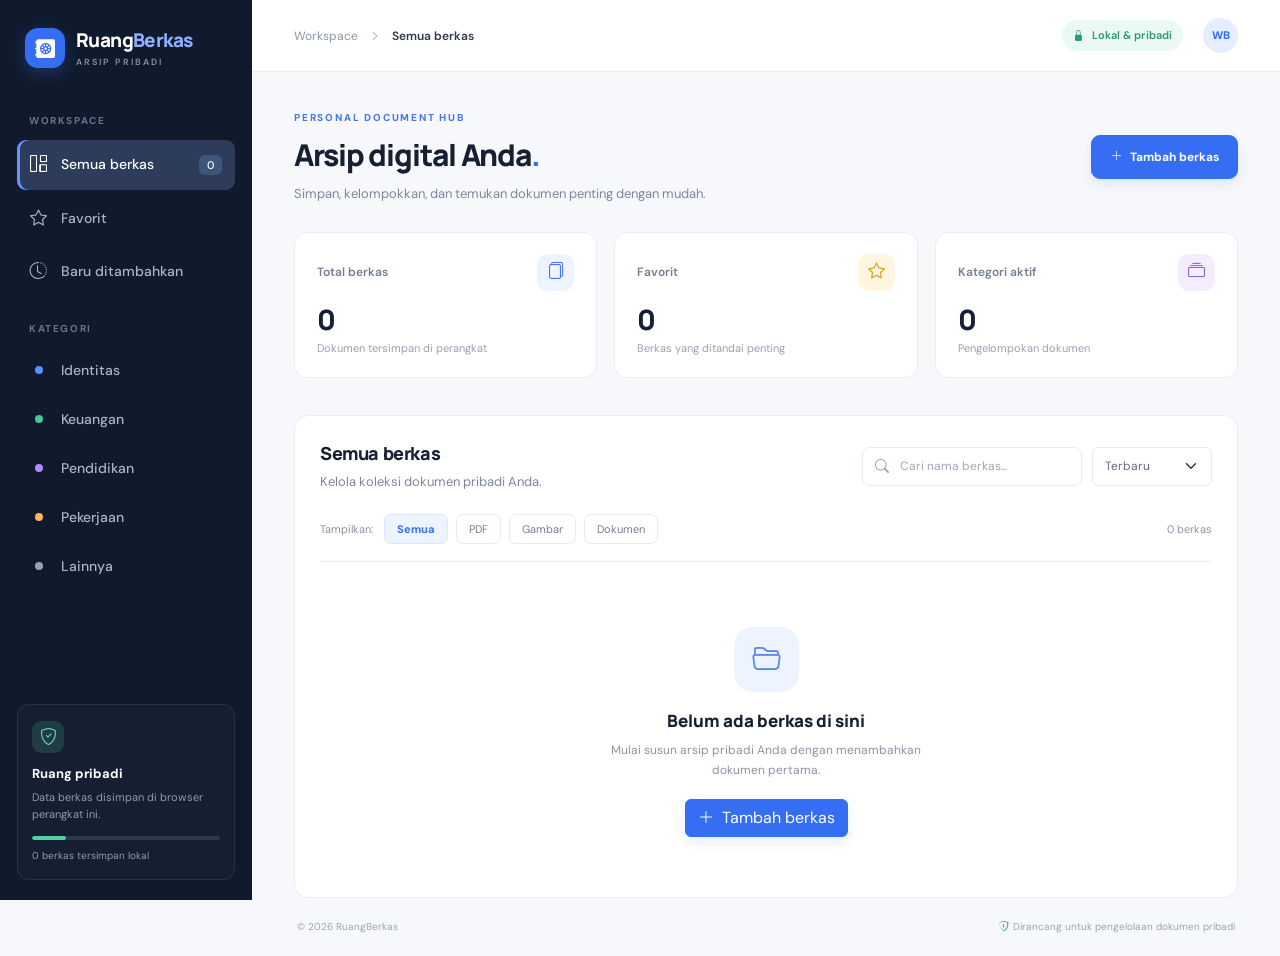
==== index.html @ 3ed85d5b "Add files via upload" ====
<!doctype html>
<html lang="id">
<head>
  <meta charset="utf-8"><meta name="viewport" content="width=device-width, initial-scale=1">
  <meta name="theme-color" content="#101828"><title>RuangBerkas — Arsip Pribadi</title>
  <link href="https://cdn.jsdelivr.net/npm/bootstrap@5.3.3/dist/css/bootstrap.min.css" rel="stylesheet">
  <link href="https://cdn.jsdelivr.net/npm/bootstrap-icons@1.11.3/font/bootstrap-icons.min.css" rel="stylesheet">
  <link href="assets/style.css" rel="stylesheet">
</head>
<body>
<div class="app-shell">
  <aside class="sidebar" id="sidebar">
    <a class="brand" href="#"><span class="brand-icon"><i class="bi bi-safe2-fill"></i></span><span>Ruang<span class="brand-light">Berkas</span><small>ARSIP PRIBADI</small></span></a>
    <div class="sidebar-label">WORKSPACE</div>
    <nav class="nav flex-column gap-1" aria-label="Navigasi utama">
      <button class="nav-link active" data-filter="all"><i class="bi bi-grid-1x2"></i> Semua berkas <span class="nav-count" id="allCount">0</span></button>
      <button class="nav-link" data-filter="favorite"><i class="bi bi-star"></i> Favorit</button>
      <button class="nav-link" data-filter="recent"><i class="bi bi-clock-history"></i> Baru ditambahkan</button>
    </nav>
    <div class="sidebar-label mt-4">KATEGORI</div>
    <nav class="nav flex-column gap-1" aria-label="Kategori berkas">
      <button class="nav-link" data-filter="Identitas"><span class="category-dot dot-blue"></span> Identitas</button>
      <button class="nav-link" data-filter="Keuangan"><span class="category-dot dot-green"></span> Keuangan</button>
      <button class="nav-link" data-filter="Pendidikan"><span class="category-dot dot-purple"></span> Pendidikan</button>
      <button class="nav-link" data-filter="Pekerjaan"><span class="category-dot dot-orange"></span> Pekerjaan</button>
      <button class="nav-link" data-filter="Lainnya"><span class="category-dot dot-gray"></span> Lainnya</button>
    </nav>
    <div class="sidebar-bottom"><div class="storage-icon"><i class="bi bi-shield-check"></i></div><div class="storage-title">Ruang pribadi</div><p>Data berkas disimpan di browser perangkat ini.</p><div class="storage-track"><span></span></div><small id="storageLabel">Penyimpanan lokal</small></div>
  </aside>
  <main class="main-area">
    <header class="topbar"><button class="btn btn-light sidebar-toggle" id="sidebarToggle" aria-label="Buka navigasi"><i class="bi bi-list"></i></button><div class="breadcrumb-text">Workspace <i class="bi bi-chevron-right"></i> <strong>Semua berkas</strong></div><div class="topbar-right"><span class="secure-pill"><i class="bi bi-lock-fill"></i> Lokal & pribadi</span><div class="avatar">WB</div></div></header>
    <div class="content-wrap">
      <section class="welcome-row"><div><div class="eyebrow">PERSONAL DOCUMENT HUB</div><h1>Arsip digital Anda<span class="title-dot">.</span></h1><p class="muted">Simpan, kelompokkan, dan temukan dokumen penting dengan mudah.</p></div><button class="btn btn-primary upload-main" id="openUpload"><i class="bi bi-plus-lg me-2"></i>Tambah berkas</button></section>
      <section class="stats-grid" aria-label="Ringkasan arsip">
        <article class="stat-card"><div class="stat-top"><span>Total berkas</span><span class="stat-icon icon-blue"><i class="bi bi-files"></i></span></div><div class="stat-number" id="statTotal">0</div><div class="stat-foot">Dokumen tersimpan di perangkat</div></article>
        <article class="stat-card"><div class="stat-top"><span>Favorit</span><span class="stat-icon icon-yellow"><i class="bi bi-star"></i></span></div><div class="stat-number" id="statFav">0</div><div class="stat-foot">Berkas yang ditandai penting</div></article>
        <article class="stat-card"><div class="stat-top"><span>Kategori aktif</span><span class="stat-icon icon-purple"><i class="bi bi-collection"></i></span></div><div class="stat-number" id="statCats">0</div><div class="stat-foot">Pengelompokan dokumen</div></article>
      </section>
      <section class="files-section">
        <div class="files-heading"><div><h2 id="sectionTitle">Semua berkas</h2><p class="muted mb-0">Kelola koleksi dokumen pribadi Anda.</p></div><div class="view-controls"><div class="search-box"><i class="bi bi-search"></i><input id="searchInput" type="search" placeholder="Cari nama berkas..." aria-label="Cari berkas"></div><select id="sortSelect" class="form-select sort-select" aria-label="Urutkan berkas"><option value="newest">Terbaru</option><option value="oldest">Terlama</option><option value="name">Nama A–Z</option><option value="size">Ukuran</option></select></div></div>
        <div class="filter-row"><span class="filter-label">Tampilkan:</span><button class="filter-chip active" data-chip="all">Semua</button><button class="filter-chip" data-chip="PDF">PDF</button><button class="filter-chip" data-chip="Gambar">Gambar</button><button class="filter-chip" data-chip="Dokumen">Dokumen</button><span class="results-count ms-auto" id="resultsCount">0 berkas</span></div>
        <div class="file-grid" id="fileGrid"></div>
        <div class="empty-state d-none" id="emptyState"><div class="empty-illustration"><i class="bi bi-folder2-open"></i></div><h3>Belum ada berkas di sini</h3><p>Mulai susun arsip pribadi Anda dengan menambahkan dokumen pertama.</p><button class="btn btn-primary" id="emptyUpload"><i class="bi bi-plus-lg me-2"></i>Tambah berkas</button></div>
      </section>
      <footer class="page-footer"><span>© 2026 RuangBerkas</span><span><i class="bi bi-shield-lock me-1"></i>Dirancang untuk pengelolaan dokumen pribadi</span></footer>
    </div>
  </main>
</div>

<div class="modal fade" id="uploadModal" tabindex="-1" aria-labelledby="uploadTitle" aria-hidden="true"><div class="modal-dialog modal-dialog-centered"><div class="modal-content upload-modal"><div class="modal-header"><div><div class="eyebrow">ARSIP BARU</div><h2 class="modal-title" id="uploadTitle">Tambah berkas</h2></div><button type="button" class="btn-close" data-bs-dismiss="modal" aria-label="Tutup"></button></div><form id="uploadForm"><div class="modal-body"><label class="drop-zone" for="fileInput" id="dropZone"><input id="fileInput" type="file" multiple hidden><span class="drop-icon"><i class="bi bi-cloud-arrow-up"></i></span><strong>Pilih berkas untuk diarsipkan</strong><span>PDF, dokumen, gambar, dan format umum lainnya</span><span class="btn btn-outline-primary btn-sm mt-2">Pilih dari perangkat</span></label><div id="selectedFiles" class="selected-files"></div><div class="mt-4"><label for="categorySelect" class="form-label">Kategori</label><select class="form-select" id="categorySelect"><option>Identitas</option><option>Keuangan</option><option>Pendidikan</option><option>Pekerjaan</option><option selected>Lainnya</option></select></div><div class="form-text mt-3"><i class="bi bi-info-circle me-1"></i>Berkas disimpan di penyimpanan browser perangkat ini, bukan di server cloud.</div></div><div class="modal-footer"><button type="button" class="btn btn-light" data-bs-dismiss="modal">Batal</button><button class="btn btn-primary" type="submit" id="saveFilesBtn"><i class="bi bi-check2 me-1"></i>Simpan ke arsip</button></div></form></div></div></div>
<div class="toast-container position-fixed bottom-0 end-0 p-3"><div id="appToast" class="toast border-0" role="status" aria-live="polite" aria-atomic="true"><div class="d-flex"><div class="toast-body" id="toastMessage">Berkas berhasil disimpan.</div><button type="button" class="btn-close me-2 m-auto" data-bs-dismiss="toast" aria-label="Tutup"></button></div></div></div>
<script src="https://cdn.jsdelivr.net/npm/bootstrap@5.3.3/dist/js/bootstrap.bundle.min.js"></script><script src="assets/app.js"></script>
</body></html>
---- assets/style.css ----
@import url('https://fonts.googleapis.com/css2?family=DM+Sans:wght@400;500;600;700&family=Manrope:wght@400;500;600;700;800&display=swap');
:root{--ink:#172033;--muted:#7d8799;--line:#e9edf3;--blue:#356df3;--sidebar:#111a2d;--bg:#f7f8fb}*{box-sizing:border-box}body{margin:0;background:var(--bg);color:var(--ink);font-family:'DM Sans',sans-serif;font-size:14px}.app-shell{min-height:100vh}.sidebar{position:fixed;inset:0 auto 0 0;width:252px;background:var(--sidebar);padding:27px 17px 20px;color:#fff;display:flex;flex-direction:column;z-index:1030}.brand{display:flex;align-items:center;gap:11px;text-decoration:none;color:#fff;font:800 19px Manrope,sans-serif;letter-spacing:-.6px;margin:0 8px 45px}.brand-icon{width:40px;height:40px;border-radius:13px;display:grid;place-items:center;background:#356df3;font-size:20px;box-shadow:0 5px 16px #356df34d}.brand-light{color:#8eafff}.brand small{display:block;font:600 9px 'DM Sans',sans-serif;letter-spacing:2px;color:#8490a7;margin-top:3px}.sidebar-label{font-size:10px;font-weight:700;letter-spacing:1.6px;color:#68748d;margin:0 12px 12px}.sidebar .nav-link{border:0;background:transparent;color:#aab4c7;display:flex;align-items:center;gap:13px;padding:12px 13px;border-radius:9px;text-align:left;font-weight:500;width:100%;transition:.2s}.sidebar .nav-link i{font-size:17px;width:18px}.sidebar .nav-link:hover{background:#ffffff0b;color:white}.sidebar .nav-link.active{background:#2d3c5a;color:#fff;box-shadow:inset 3px 0 #6991ff}.nav-count{margin-left:auto;background:#40557a;padding:2px 8px;border-radius:6px;font-size:11px}.category-dot{width:8px;height:8px;border-radius:50%;margin:0 5px}.dot-blue{background:#5b91ff}.dot-green{background:#49c79c}.dot-purple{background:#b08bff}.dot-orange{background:#ffb35c}.dot-gray{background:#98a2b3}.sidebar-bottom{margin-top:auto;border:1px solid #ffffff14;border-radius:12px;padding:16px 14px;background:#ffffff06}.storage-icon{height:32px;width:32px;display:grid;place-items:center;border-radius:9px;background:#203b42;color:#5fe0b4;font-size:17px;margin-bottom:11px}.storage-title{font-weight:700;font-size:13px}.sidebar-bottom p{font-size:11px;color:#8e9ab0;line-height:1.6;margin:5px 0 12px}.storage-track{height:4px;background:#2b3850;border-radius:9px;overflow:hidden}.storage-track span{display:block;width:18%;height:100%;background:#50d2a3;border-radius:9px}.sidebar-bottom small{font-size:10px;color:#8e9ab0;display:block;margin-top:8px}.main-area{margin-left:252px;min-height:100vh}.topbar{height:72px;background:#fff;border-bottom:1px solid var(--line);display:flex;align-items:center;justify-content:space-between;padding:0 42px}.breadcrumb-text{color:#8b95a7;font-size:12px}.breadcrumb-text i{font-size:10px;margin:0 9px}.breadcrumb-text strong{color:#303a4f;font-weight:600}.topbar-right{display:flex;align-items:center;gap:20px}.secure-pill{font-size:11px;color:#299b76;background:#eaf9f3;border-radius:30px;padding:7px 11px;font-weight:600}.secure-pill i{margin-right:5px}.avatar{height:35px;width:35px;border-radius:50%;display:grid;place-items:center;background:#e5edff;color:#356df3;font-size:11px;font-weight:800}.sidebar-toggle{display:none}.content-wrap{max-width:1450px;padding:38px 42px 22px;margin:auto}.welcome-row{display:flex;align-items:center;justify-content:space-between;gap:20px;margin-bottom:28px}.eyebrow{font-size:10px;font-weight:800;letter-spacing:1.8px;color:#4778e9;margin-bottom:9px}.welcome-row h1{font:800 30px Manrope,sans-serif;letter-spacing:-1.1px;margin:0 0 9px}.title-dot{color:var(--blue)}.muted{color:var(--muted);font-size:13px}.welcome-row p{margin:0}.btn-primary{background:var(--blue);border-color:var(--blue);box-shadow:0 5px 12px #356df322}.btn-primary:hover{background:#285ad4;border-color:#285ad4}.upload-main{padding:12px 18px;border-radius:9px;font-size:12px;font-weight:700}.stats-grid{display:grid;grid-template-columns:repeat(3,minmax(0,1fr));gap:17px;margin-bottom:37px}.stat-card{padding:21px 22px;background:#fff;border:1px solid var(--line);border-radius:13px;min-height:143px}.stat-top{display:flex;align-items:center;justify-content:space-between;color:#737e91;font-size:12px;font-weight:600}.stat-icon{height:37px;width:37px;border-radius:11px;display:grid;place-items:center;font-size:17px}.icon-blue{background:#edf3ff;color:#4276f4}.icon-yellow{background:#fff6df;color:#d99a20}.icon-purple{background:#f3edff;color:#8d62db}.stat-number{font:800 28px Manrope,sans-serif;margin:9px 0 2px;letter-spacing:-.8px}.stat-foot{font-size:11px;color:#98a1b0}.files-section{background:#fff;border:1px solid var(--line);border-radius:14px;padding:25px 25px 28px}.files-heading{display:flex;align-items:center;justify-content:space-between;gap:18px}.files-heading h2{font:800 18px Manrope,sans-serif;margin:0 0 7px;letter-spacing:-.4px}.view-controls{display:flex;gap:10px}.search-box{width:220px;height:39px;display:flex;align-items:center;gap:9px;padding:0 12px;border:1px solid #e6eaf1;border-radius:8px;color:#929caf}.search-box input{border:0;outline:0;width:100%;font:12px 'DM Sans',sans-serif;color:var(--ink);background:transparent}.search-box input::placeholder{color:#a0a8b7}.sort-select{width:120px;border-color:#e6eaf1;font-size:12px;color:#606c80}.form-select:focus{border-color:#91afff;box-shadow:0 0 0 .2rem #356df318}.filter-row{display:flex;align-items:center;gap:8px;border-bottom:1px solid var(--line);padding:22px 0 17px;margin-bottom:20px}.filter-label{font-size:11px;color:#8993a4;margin-right:3px}.filter-chip{border:1px solid #e7ebf2;background:#fff;color:#737e91;padding:6px 12px;border-radius:7px;font-size:11px}.filter-chip.active{background:#edf3ff;border-color:#dbe6ff;color:#356df3;font-weight:700}.results-count{font-size:11px;color:#8b95a7}.file-grid{display:grid;grid-template-columns:repeat(3,minmax(0,1fr));gap:13px}.file-card{border:1px solid #e9edf3;border-radius:11px;padding:16px 15px 13px;min-width:0;transition:transform .18s,border-color .18s,box-shadow .18s}.file-card:hover{transform:translateY(-2px);border-color:#d7e1f6;box-shadow:0 8px 24px #263c650b}.file-card-top{display:flex;justify-content:space-between;align-items:flex-start;margin-bottom:17px}.file-type-icon{height:43px;width:43px;display:grid;place-items:center;border-radius:11px;font-size:22px}.type-pdf{background:#fff0f0;color:#e45a62}.type-image{background:#eaf8f1;color:#2ba879}.type-doc{background:#edf3ff;color:#4478e9}.type-sheet{background:#e9f8ed;color:#279b54}.type-other{background:#f1edff;color:#8967d7}.file-actions{display:flex;gap:2px}.icon-btn{border:0;background:transparent;color:#9aa3b2;border-radius:6px;width:27px;height:27px;display:grid;place-items:center}.icon-btn:hover{background:#f1f4f9;color:#4d5c75}.icon-btn.favorite-on{color:#e9ad2d}.file-name{font-size:12px;font-weight:700;color:#30394b;white-space:nowrap;overflow:hidden;text-overflow:ellipsis;margin-bottom:5px}.file-meta{font-size:10px;color:#9aa3b2;display:flex;gap:6px;align-items:center;flex-wrap:wrap}.file-meta .meta-dot{height:3px;width:3px;background:#c2c9d4;border-radius:50%}.file-card-bottom{border-top:1px solid #f0f2f6;margin-top:14px;padding-top:11px;display:flex;justify-content:space-between;align-items:center;gap:8px}.category-tag{font-size:10px;padding:5px 8px;background:#f4f6fa;color:#6e7a8f;border-radius:5px;white-space:nowrap}.download-link{border:0;background:transparent;color:#4778e9;font-size:11px;font-weight:700;padding:3px}.download-link:hover{color:#214fc0}.empty-state{text-align:center;padding:45px 15px 32px}.empty-illustration{width:65px;height:65px;border-radius:19px;background:#edf3ff;color:#5b85ef;display:grid;place-items:center;font-size:29px;margin:0 auto 17px}.empty-state h3{font:800 17px Manrope,sans-serif}.empty-state p{max-width:350px;margin:0 auto 18px;color:#8a94a5;font-size:12px;line-height:1.7}.page-footer{display:flex;justify-content:space-between;gap:12px;padding:21px 3px 0;color:#9ba4b2;font-size:10px}.page-footer i{color:#40a987}.upload-modal{border:0;border-radius:16px;overflow:hidden}.upload-modal .modal-header{padding:24px 25px 14px;border:0}.modal-title{font:800 21px Manrope,sans-serif}.upload-modal .modal-body{padding:10px 25px 23px}.upload-modal .modal-footer{padding:15px 25px 22px;border-top:1px solid #eef1f5}.drop-zone{display:flex;flex-direction:column;align-items:center;justify-content:center;gap:8px;border:1.5px dashed #cbd7ee;background:#f9fbff;border-radius:12px;padding:27px 12px;text-align:center;cursor:pointer;color:#8792a5;font-size:11px}.drop-zone:hover,.drop-zone.drag-over{border-color:#4778e9;background:#f0f5ff}.drop-zone strong{font-size:13px;color:#354158}.drop-icon{font-size:27px;color:#4778e9}.selected-files{margin-top:12px}.selected-file-row{display:flex;align-items:center;gap:10px;padding:9px 10px;border:1px solid #edf0f5;border-radius:8px;margin-top:6px;font-size:11px}.selected-file-row i{font-size:17px;color:#4778e9}.selected-file-row .selected-name{flex:1;overflow:hidden;text-overflow:ellipsis;white-space:nowrap}.selected-file-row .selected-size{color:#929bac}.form-label{font-size:12px;font-weight:700}.form-text{font-size:10px;line-height:1.6}.toast{background:#fff;box-shadow:0 8px 30px #1a29451c;color:#334057;font-size:12px}.toast .toast-body{padding:14px 16px}.d-none{display:none!important}
@media(max-width:1200px){.sidebar{width:225px}.main-area{margin-left:225px}.content-wrap{padding:32px 26px 20px}.topbar{padding:0 26px}.file-grid{grid-template-columns:repeat(2,minmax(0,1fr))}.files-section{padding:22px 20px}}
@media(max-width:850px){.sidebar{transform:translateX(-100%);transition:transform .25s;box-shadow:12px 0 30px #17203320}.sidebar.show{transform:translateX(0)}.main-area{margin-left:0}.sidebar-toggle{display:inline-grid;place-items:center;border:1px solid var(--line);height:34px;width:37px}.topbar{height:62px;padding:0 20px;gap:12px}.breadcrumb-text{margin-right:auto}.content-wrap{padding:28px 20px 18px}.welcome-row h1{font-size:26px}.stats-grid{gap:10px}.stat-card{padding:17px 15px}.files-heading{align-items:flex-start;flex-direction:column}.view-controls{width:100%}.search-box{flex:1}.sort-select{width:125px}}
@media(max-width:560px){.content-wrap{padding:23px 13px 15px}.topbar{padding:0 13px}.secure-pill{display:none}.welcome-row{align-items:flex-start;flex-direction:column}.upload-main{width:100%}.welcome-row h1{font-size:24px}.stats-grid{grid-template-columns:1fr;gap:9px;margin-bottom:24px}.stat-card{min-height:0;padding:14px 16px;display:grid;grid-template-columns:1fr auto;align-items:center}.stat-top{display:contents}.stat-top>span:first-child{grid-column:1;grid-row:1;color:#737e91}.stat-icon{grid-column:2;grid-row:1 / span 2}.stat-number{grid-column:1;grid-row:2;font-size:24px;margin:3px 0}.stat-foot{display:none}.files-section{padding:19px 13px}.view-controls{gap:7px}.search-box{width:auto;min-width:0}.sort-select{width:108px;padding-left:8px;padding-right:22px}.filter-row{gap:6px;flex-wrap:wrap}.filter-label{display:none}.filter-chip{padding:6px 9px}.results-count{width:100%;margin:4px 0 0!important}.file-grid{grid-template-columns:1fr}.page-footer{flex-direction:column}.breadcrumb-text{font-size:11px}.breadcrumb-text i{margin:0 5px}}
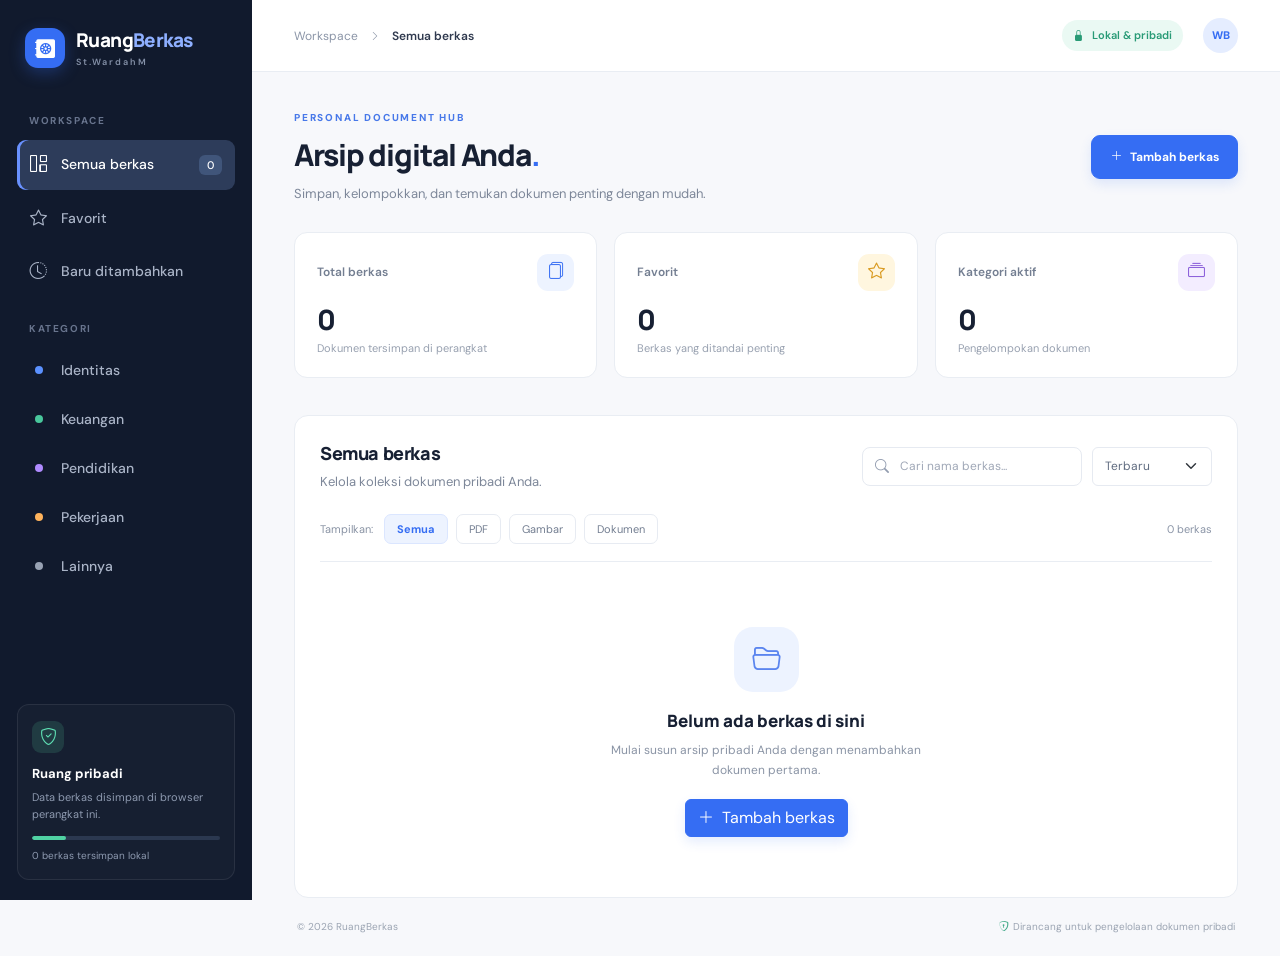
==== commit 24541d1a: "Update index.html" ====
--- a/index.html
+++ b/index.html
@@ -2,7 +2,7 @@
 <html lang="id">
 <head>
   <meta charset="utf-8"><meta name="viewport" content="width=device-width, initial-scale=1">
-  <meta name="theme-color" content="#101828"><title>RuangBerkas — Arsip Pribadi</title>
+  <meta name="theme-color" content="#101828"><title>RuangBerkas — ST.Wardah M</title>
   <link href="https://cdn.jsdelivr.net/npm/bootstrap@5.3.3/dist/css/bootstrap.min.css" rel="stylesheet">
   <link href="https://cdn.jsdelivr.net/npm/bootstrap-icons@1.11.3/font/bootstrap-icons.min.css" rel="stylesheet">
   <link href="assets/style.css" rel="stylesheet">
@@ -10,7 +10,7 @@
 <body>
 <div class="app-shell">
   <aside class="sidebar" id="sidebar">
-    <a class="brand" href="#"><span class="brand-icon"><i class="bi bi-safe2-fill"></i></span><span>Ruang<span class="brand-light">Berkas</span><small>ARSIP PRIBADI</small></span></a>
+    <a class="brand" href="#"><span class="brand-icon"><i class="bi bi-safe2-fill"></i></span><span>Ruang<span class="brand-light">Berkas</span><small>St.WardahM</small></span></a>
     <div class="sidebar-label">WORKSPACE</div>
     <nav class="nav flex-column gap-1" aria-label="Navigasi utama">
       <button class="nav-link active" data-filter="all"><i class="bi bi-grid-1x2"></i> Semua berkas <span class="nav-count" id="allCount">0</span></button>
